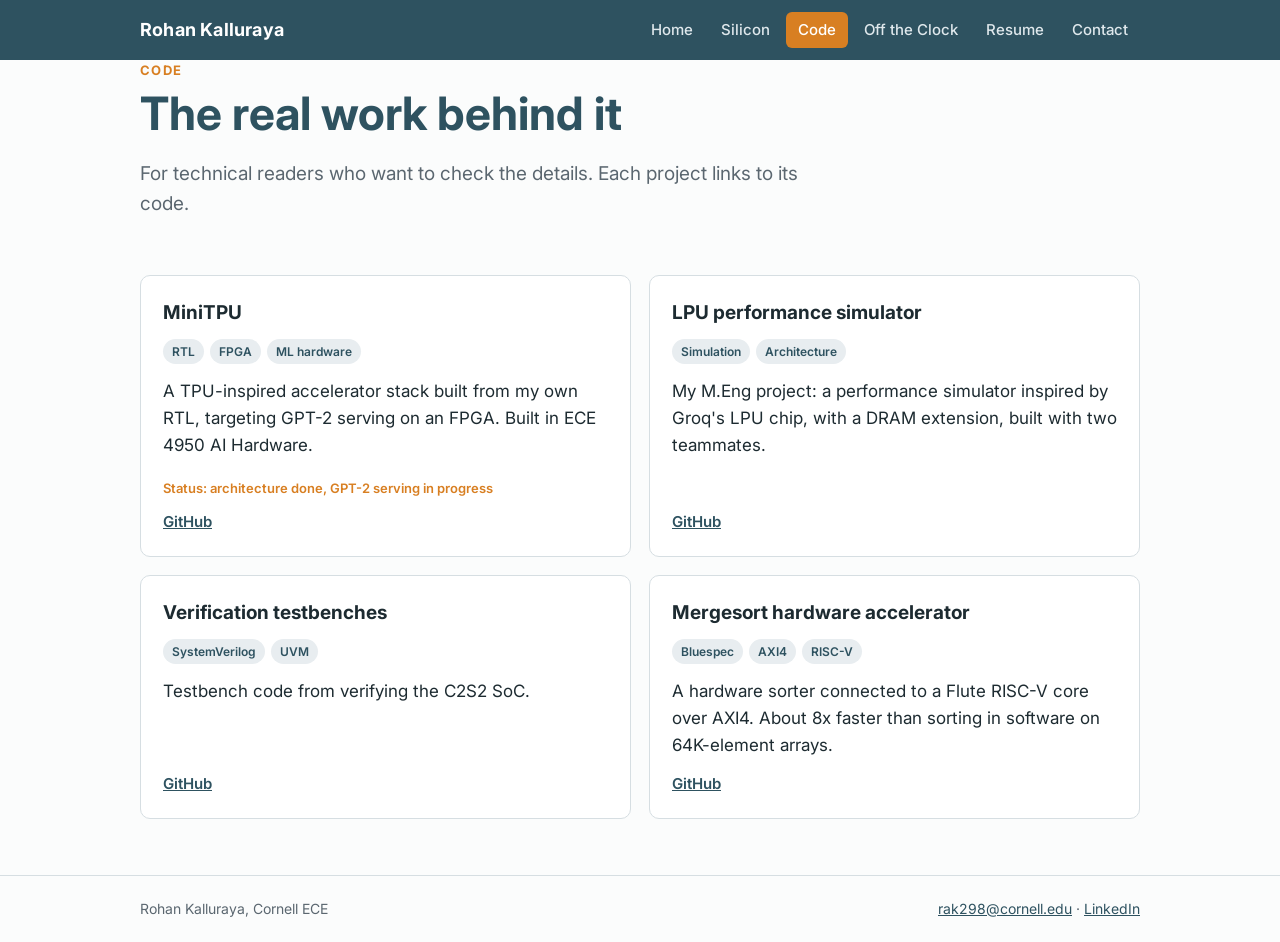
==== code.html @ 7b27a9f6 "Add files via upload" ====
<!doctype html>
<html lang="en">
<head>
  <meta charset="utf-8">
  <meta name="viewport" content="width=device-width, initial-scale=1">
  <title>Code | Rohan Kalluraya</title>
  <link rel="preconnect" href="https://fonts.googleapis.com">
  <link href="https://fonts.googleapis.com/css2?family=Inter:wght@400;500;600;700&display=swap" rel="stylesheet">
  <link rel="stylesheet" href="style.css">
</head>
<body>
  <header class="site-header">
    <div class="wrap">
      <a class="brand" href="index.html">Rohan Kalluraya</a>
      <nav aria-label="Main">
        <ul class="nav">
          <li><a href="index.html">Home</a></li>
          <li><a href="silicon.html">Silicon</a></li>
          <li><a href="code.html">Code</a></li>
          <li><a href="off-the-clock.html">Off the Clock</a></li>
          <li><a href="resume.html">Resume</a></li>
          <li><a href="contact.html">Contact</a></li>
        </ul>
      </nav>
    </div>
  </header>

  <main class="wrap">
    <section>
      <p class="kicker">Code</p>
      <h1>The real work behind it</h1>
      <p class="lead">For technical readers who want to check the details. Each project links to its code.</p>
    </section>

    <section>
      <div class="grid-2">
        <div class="card">
          <h3>MiniTPU</h3>
          <div class="tags"><span class="tag">RTL</span><span class="tag">FPGA</span><span class="tag">ML hardware</span></div>
          <p>A TPU-inspired accelerator stack built from my own RTL, targeting GPT-2 serving on an FPGA. Built in ECE 4950 AI Hardware.</p>
          <p class="status">Status: architecture done, GPT-2 serving in progress</p>
          <div class="links"><a href="#">GitHub</a></div>
        </div>
        <div class="card">
          <h3>LPU performance simulator</h3>
          <div class="tags"><span class="tag">Simulation</span><span class="tag">Architecture</span></div>
          <p>My M.Eng project: a performance simulator inspired by Groq's LPU chip, with a DRAM extension, built with two teammates.</p>
          <div class="links"><a href="#">GitHub</a></div>
        </div>
        <div class="card">
          <h3>Verification testbenches</h3>
          <div class="tags"><span class="tag">SystemVerilog</span><span class="tag">UVM</span></div>
          <p>Testbench code from verifying the C2S2 SoC.</p>
          <div class="links"><a href="#">GitHub</a></div>
        </div>
        <div class="card">
          <h3>Mergesort hardware accelerator</h3>
          <div class="tags"><span class="tag">Bluespec</span><span class="tag">AXI4</span><span class="tag">RISC-V</span></div>
          <p>A hardware sorter connected to a Flute RISC-V core over AXI4. About 8x faster than sorting in software on 64K-element arrays.</p>
          <div class="links"><a href="#">GitHub</a></div>
        </div>
      </div>
    </section>
  </main>

  <footer>
    <div class="wrap">
      <span>Rohan Kalluraya, Cornell ECE</span>
      <span><a href="mailto:rak298@cornell.edu">rak298@cornell.edu</a> · <a href="https://www.linkedin.com/in/rohankall" target="_blank" rel="noopener">LinkedIn</a></span>
    </div>
  </footer>
  <script src="site.js"></script>
</body>
</html>
---- style.css ----
/* Colors pulled from my pitch deck so the site and slides feel like one brand */
:root {
  --teal: #2e5260;
  --orange: #d87f22;
  --gold: #b38b2f;
  --slate: #626b7a;
  --mist: #e8edf0;
  --ink: #1d2b31;
  --muted: #5b6770;
  --bg: #fbfcfc;
  --card: #ffffff;
  --line: #d6dee2;
  --radius: 10px;
  --max: 1040px;
}

* { box-sizing: border-box; }
html { scroll-behavior: smooth; }
body {
  margin: 0;
  background: var(--bg);
  color: var(--ink);
  font-family: "Inter", system-ui, -apple-system, "Segoe UI", Roboto, Arial, sans-serif;
  line-height: 1.6;
  font-size: 17px;
}
img, video, iframe { max-width: 100%; display: block; }
a { color: var(--teal); }
a:hover { color: var(--orange); }

.wrap { max-width: var(--max); margin: 0 auto; padding: 0 20px; }

/* ---------- Navbar ---------- */
.site-header {
  position: sticky; top: 0; z-index: 10;
  background: var(--teal);
  color: #fff;
}
.site-header .wrap {
  display: flex; align-items: center; justify-content: space-between;
  gap: 12px; flex-wrap: wrap; padding-top: 12px; padding-bottom: 12px;
}
.brand { color: #fff; text-decoration: none; font-weight: 700; font-size: 18px; letter-spacing: .2px; }
.brand:hover { color: #fff; }
.nav { display: flex; flex-wrap: wrap; gap: 4px; list-style: none; margin: 0; padding: 0; }
.nav a {
  display: block; padding: 6px 12px; border-radius: 6px;
  color: #dfe8ec; text-decoration: none; font-size: 15px; font-weight: 500;
}
.nav a:hover { background: rgba(255,255,255,.12); color: #fff; }
.nav a.active { background: var(--orange); color: #fff; }

/* ---------- Page sections ---------- */
main { padding: 48px 0 72px; }
section { margin-bottom: 56px; }
h1 { font-size: clamp(32px, 5vw, 46px); line-height: 1.15; margin: 0 0 8px; color: var(--teal); }
h2 { font-size: 26px; margin: 0 0 14px; color: var(--teal); }
h3 { font-size: 19px; margin: 0 0 6px; }
.kicker { text-transform: uppercase; letter-spacing: 1.4px; font-size: 13px; font-weight: 700; color: var(--orange); margin: 0 0 6px; }
.lead { font-size: 19px; color: var(--muted); max-width: 680px; }
.muted { color: var(--muted); }

/* ---------- Hero ---------- */
.hero { display: grid; grid-template-columns: 1.4fr 1fr; gap: 36px; align-items: center; }
.hero .tagline { font-size: 20px; color: var(--slate); margin: 0 0 18px; font-weight: 500; }
.btns { display: flex; flex-wrap: wrap; gap: 10px; margin-top: 18px; }
.btn {
  display: inline-block; padding: 10px 18px; border-radius: 8px; font-weight: 600;
  text-decoration: none; border: 2px solid var(--teal); color: var(--teal); font-size: 15px;
}
.btn.primary { background: var(--orange); border-color: var(--orange); color: #fff; }
.btn:hover { background: var(--teal); border-color: var(--teal); color: #fff; }

/* ---------- Photo placeholders (show a label until the real image is added) ---------- */
.photo {
  margin: 0; position: relative; border-radius: var(--radius); overflow: hidden;
  background: var(--mist); min-height: 200px;
  display: flex; align-items: center; justify-content: center;
}
.photo::before {
  content: attr(data-label); position: absolute; padding: 16px; text-align: center;
  color: var(--slate); font-size: 14px;
}
.photo img { position: relative; width: 100%; height: 100%; object-fit: cover; }
.photo.headshot { aspect-ratio: 1 / 1; }
.photo.wide { aspect-ratio: 16 / 9; }
.photo.tall { aspect-ratio: 4 / 3; }
figcaption { font-size: 14px; color: var(--muted); margin-top: 8px; }

/* ---------- Career path (from slide 5) ---------- */
.path { display: grid; grid-template-columns: repeat(3, 1fr); gap: 16px; }
.step { border-radius: var(--radius); padding: 22px; color: #fff; }
.step .when { font-size: 12px; letter-spacing: 1.5px; font-weight: 700; opacity: .85; }
.step h3 { margin-top: 4px; color: #fff; }
.step p { margin: 6px 0 0; font-size: 15px; opacity: .95; }
.step.now { background: var(--teal); }
.step.next { background: var(--orange); }
.step.later { background: var(--gold); }

/* ---------- Cards ---------- */
.grid-2 { display: grid; grid-template-columns: repeat(2, 1fr); gap: 18px; }
.grid-3 { display: grid; grid-template-columns: repeat(3, 1fr); gap: 18px; }
.card {
  background: var(--card); border: 1px solid var(--line); border-radius: var(--radius);
  padding: 22px; display: flex; flex-direction: column;
}
.card p { margin: 6px 0 12px; }
.card .links { margin-top: auto; display: flex; gap: 14px; flex-wrap: wrap; font-weight: 600; font-size: 15px; }
.tags { display: flex; flex-wrap: wrap; gap: 6px; margin: 4px 0 8px; }
.tag { background: var(--mist); color: var(--teal); font-size: 12px; font-weight: 600; padding: 3px 9px; border-radius: 999px; }
.status { font-size: 13px; font-weight: 600; color: var(--orange); }

/* ---------- Story steps (Silicon page) ---------- */
.story { counter-reset: s; list-style: none; padding: 0; margin: 0; display: grid; gap: 14px; }
.story li {
  counter-increment: s; background: var(--card); border: 1px solid var(--line);
  border-left: 5px solid var(--orange); border-radius: var(--radius); padding: 16px 18px 16px 58px; position: relative;
}
.story li::before {
  content: counter(s); position: absolute; left: 16px; top: 15px;
  width: 28px; height: 28px; border-radius: 50%; background: var(--teal); color: #fff;
  font-weight: 700; display: flex; align-items: center; justify-content: center; font-size: 14px;
}

/* ---------- Interactive SoC infographic ---------- */
.soc { display: grid; grid-template-columns: 1.35fr 1fr; gap: 22px; align-items: start; }
.soc svg { width: 100%; height: auto; background: var(--card); border: 1px solid var(--line); border-radius: var(--radius); }
.soc .blk { cursor: pointer; outline: none; }
.soc .blk rect.body { transition: fill .15s, stroke .15s; }
.soc .blk:hover rect.body, .soc .blk:focus rect.body { stroke: var(--orange); stroke-width: 3; }
.soc .blk.on rect.body { fill: var(--orange); stroke: var(--orange); }
.soc .blk.on text { fill: #fff; }
.soc .blk.on .pe { fill: #fff; opacity: .9; }
.panel {
  background: var(--card); border: 1px solid var(--line); border-top: 5px solid var(--orange);
  border-radius: var(--radius); padding: 20px; min-height: 260px;
}
.panel h3 { color: var(--teal); }
.panel .label { font-size: 12px; text-transform: uppercase; letter-spacing: 1.2px; font-weight: 700; color: var(--slate); margin: 14px 0 2px; }
.panel p { margin: 4px 0; }
.hint { font-size: 14px; color: var(--muted); }
details.alt { margin-top: 14px; font-size: 15px; }
details.alt summary { cursor: pointer; font-weight: 600; color: var(--teal); }

/* ---------- Video ---------- */
.video { border-radius: var(--radius); overflow: hidden; background: #000; aspect-ratio: 16 / 9; }
.video video, .video iframe { width: 100%; height: 100%; border: 0; }
details.transcript { margin-top: 12px; }
details.transcript summary { cursor: pointer; font-weight: 600; color: var(--teal); }

/* ---------- Resume ---------- */
.resume-frame { width: 100%; height: 1000px; border: 1px solid var(--line); border-radius: var(--radius); background: #fff; }

/* ---------- Contact ---------- */
.contact-list { list-style: none; padding: 0; margin: 0; display: grid; gap: 12px; }
.contact-list li { background: var(--card); border: 1px solid var(--line); border-radius: var(--radius); padding: 16px 20px; }
.contact-list .k { display: block; font-size: 12px; text-transform: uppercase; letter-spacing: 1.2px; color: var(--slate); font-weight: 700; }

/* ---------- Footer ---------- */
footer { border-top: 1px solid var(--line); padding: 22px 0; font-size: 14px; color: var(--muted); }
footer .wrap { display: flex; justify-content: space-between; flex-wrap: wrap; gap: 10px; }

/* ---------- Mobile ---------- */
@media (max-width: 820px) {
  .hero, .soc, .grid-2, .grid-3, .path { grid-template-columns: 1fr; }
  .resume-frame { height: 700px; }
  main { padding-top: 32px; }
}
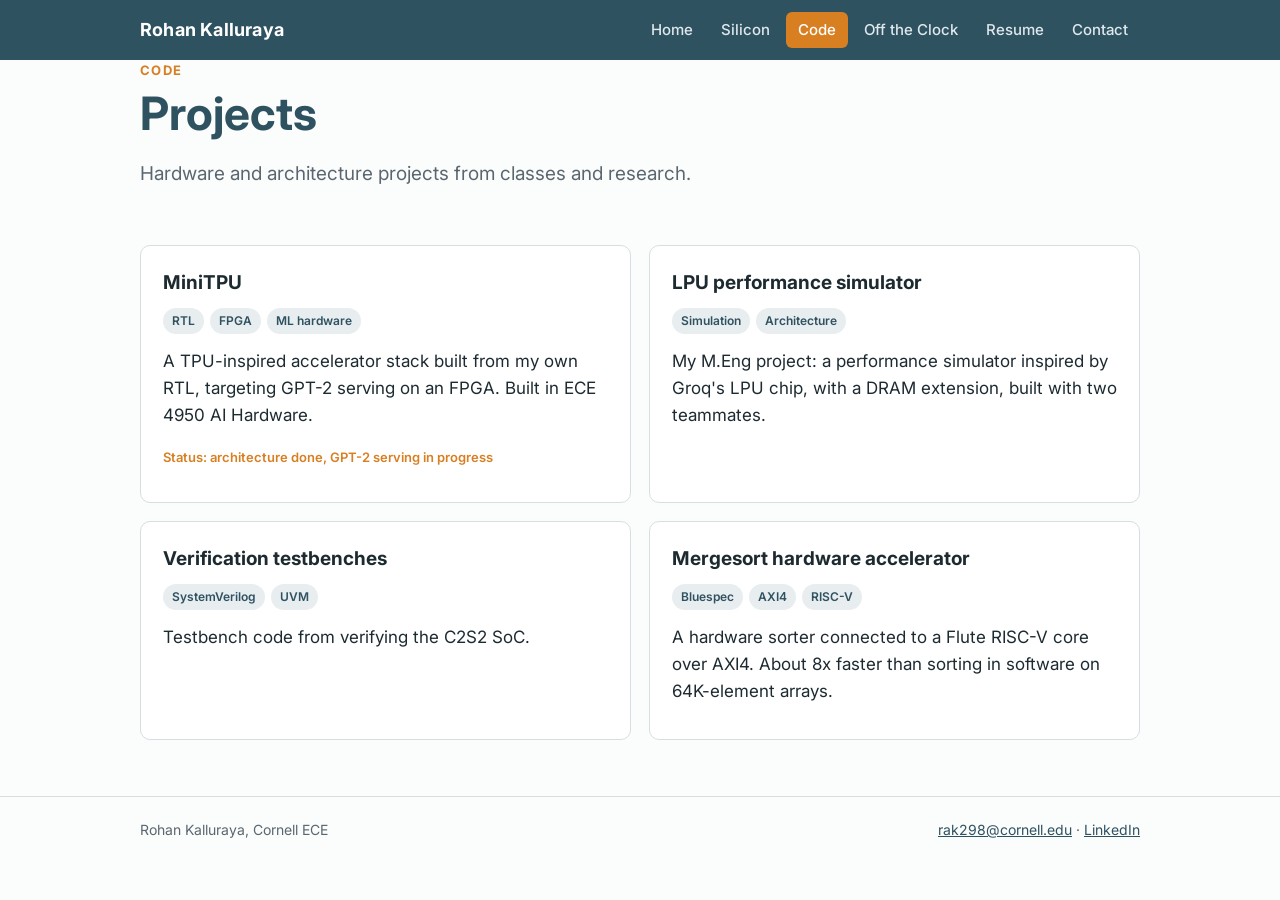
==== commit 82b4a363: "Add files via upload" ====
--- a/code.html
+++ b/code.html
@@ -28,8 +28,8 @@
   <main class="wrap">
     <section>
       <p class="kicker">Code</p>
-      <h1>The real work behind it</h1>
-      <p class="lead">For technical readers who want to check the details. Each project links to its code.</p>
+      <h1>Projects</h1>
+      <p class="lead">Hardware and architecture projects from classes and research.</p>
     </section>
 
     <section>
@@ -39,25 +39,21 @@
           <div class="tags"><span class="tag">RTL</span><span class="tag">FPGA</span><span class="tag">ML hardware</span></div>
           <p>A TPU-inspired accelerator stack built from my own RTL, targeting GPT-2 serving on an FPGA. Built in ECE 4950 AI Hardware.</p>
           <p class="status">Status: architecture done, GPT-2 serving in progress</p>
-          <div class="links"><a href="#">GitHub</a></div>
         </div>
         <div class="card">
           <h3>LPU performance simulator</h3>
           <div class="tags"><span class="tag">Simulation</span><span class="tag">Architecture</span></div>
           <p>My M.Eng project: a performance simulator inspired by Groq's LPU chip, with a DRAM extension, built with two teammates.</p>
-          <div class="links"><a href="#">GitHub</a></div>
         </div>
         <div class="card">
           <h3>Verification testbenches</h3>
           <div class="tags"><span class="tag">SystemVerilog</span><span class="tag">UVM</span></div>
           <p>Testbench code from verifying the C2S2 SoC.</p>
-          <div class="links"><a href="#">GitHub</a></div>
         </div>
         <div class="card">
           <h3>Mergesort hardware accelerator</h3>
           <div class="tags"><span class="tag">Bluespec</span><span class="tag">AXI4</span><span class="tag">RISC-V</span></div>
           <p>A hardware sorter connected to a Flute RISC-V core over AXI4. About 8x faster than sorting in software on 64K-element arrays.</p>
-          <div class="links"><a href="#">GitHub</a></div>
         </div>
       </div>
     </section>
--- a/style.css
+++ b/style.css
@@ -76,10 +76,6 @@
   margin: 0; position: relative; border-radius: var(--radius); overflow: hidden;
   background: var(--mist); min-height: 200px;
   display: flex; align-items: center; justify-content: center;
-}
-.photo::before {
-  content: attr(data-label); position: absolute; padding: 16px; text-align: center;
-  color: var(--slate); font-size: 14px;
 }
 .photo img { position: relative; width: 100%; height: 100%; object-fit: cover; }
 .photo.headshot { aspect-ratio: 1 / 1; }
